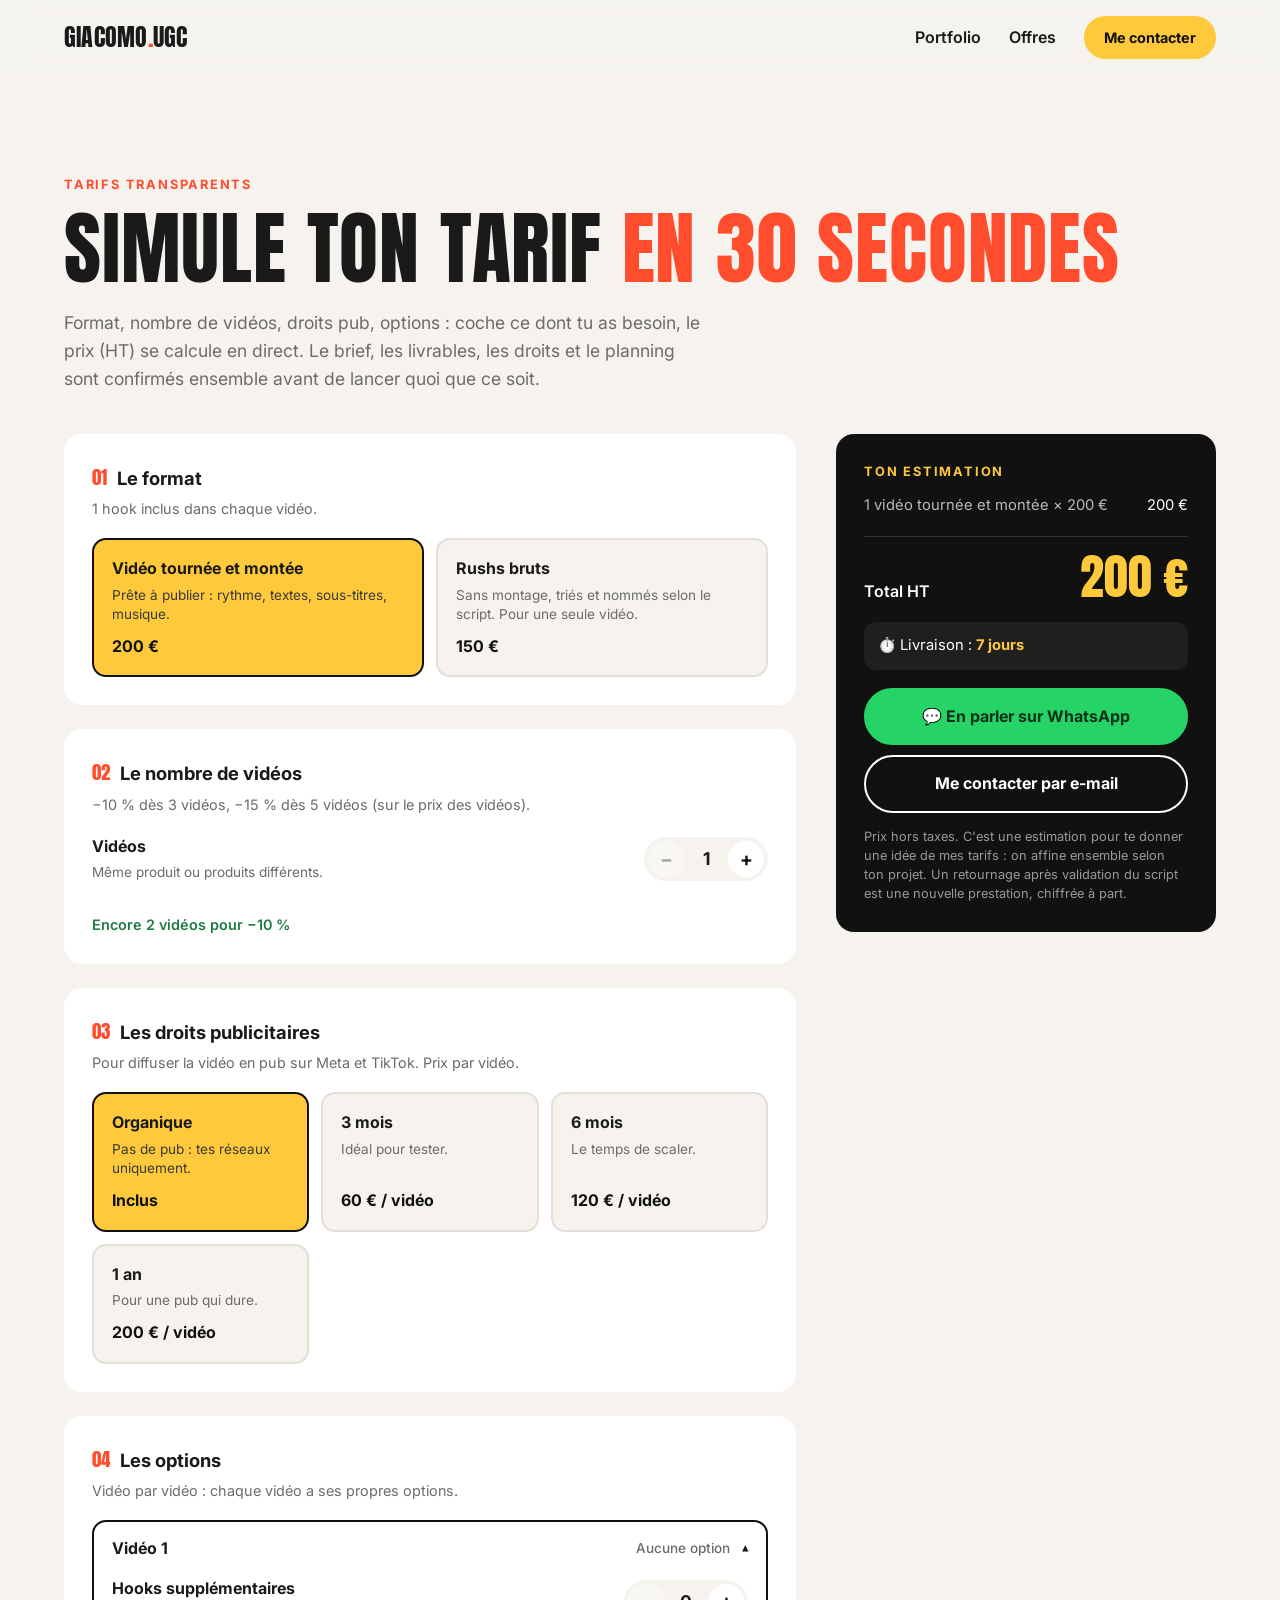
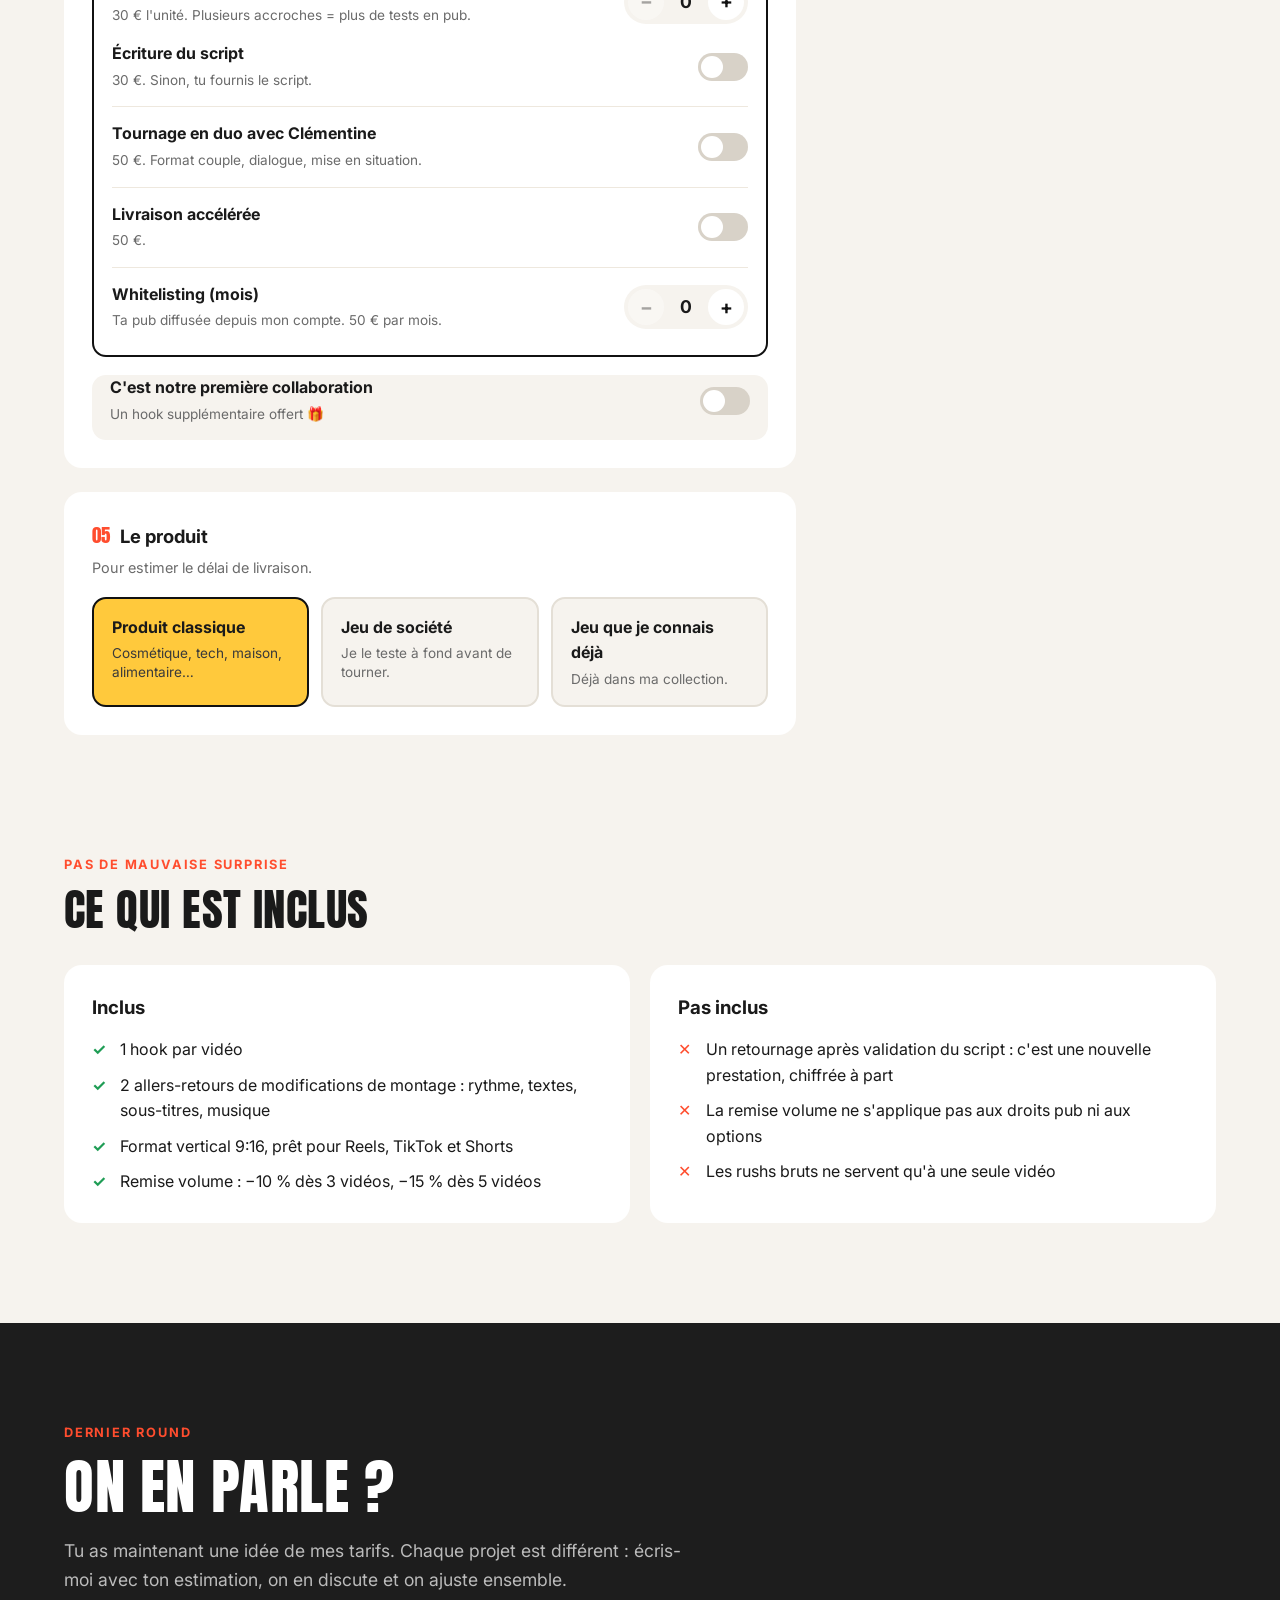
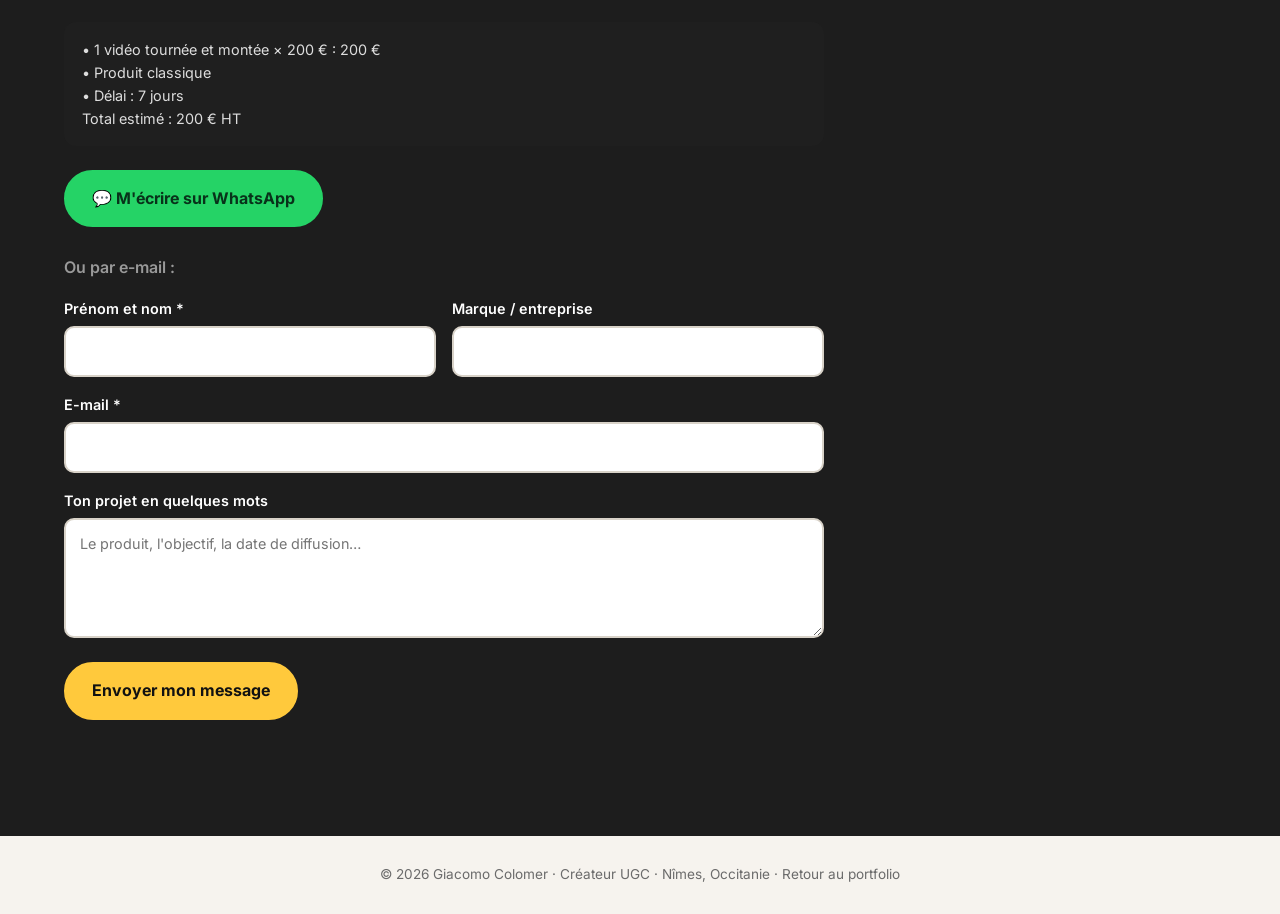
==== tarifs.html @ a9577d3b "Nouvelle page Offres : quiz « Choisis ton combat » + 5 parcours Co-Authored-By: Claude Opus 5.5 <nor" ====
<!doctype html>
<html lang="fr">
<head>
  <meta charset="utf-8">
  <meta name="viewport" content="width=device-width, initial-scale=1">
  <title>Tarifs vidéo UGC — Simuler mon tarif | Giacomo Colomer</title>
  <meta name="description" content="Combien coûte une vidéo UGC ? Simulez votre tarif en direct : vidéo montée ou rushs, droits publicitaires Meta et TikTok, hooks, script, duo, livraison accélérée. Créateur UGC à Nîmes.">
  <link rel="canonical" href="https://giacomo-ugc.fr/tarifs">
  <link rel="icon" href="favicon.svg" type="image/svg+xml">
  <meta property="og:type" content="website">
  <meta property="og:locale" content="fr_FR">
  <meta property="og:url" content="https://giacomo-ugc.fr/tarifs">
  <meta property="og:title" content="Simuler mon tarif — vidéo UGC | Giacomo Colomer">
  <meta property="og:description" content="Format, droits pub, options : simule le prix de tes vidéos UGC en direct.">
  <meta property="og:image" content="https://giacomo-ugc.fr/images/partage.jpg">
  <meta name="twitter:card" content="summary_large_image">
  <link rel="preconnect" href="https://fonts.googleapis.com">
  <link rel="preconnect" href="https://fonts.gstatic.com" crossorigin>
  <link href="https://fonts.googleapis.com/css2?family=Anton&family=Inter:wght@400;500;600;700&display=swap" rel="stylesheet">
  <link rel="stylesheet" href="style.css?v=20261028b">
  <style>
    /* ---------- Page tarifs ---------- */
    .tarifs-hero { padding-bottom: 40px; }
    .tarifs-hero h1 { font-size: clamp(2.6rem, 7vw, 5rem); margin-bottom: 20px; }
    .tarifs-hero h1 em { font-style: normal; color: var(--rouge); }
    .tarifs-hero p:not(.eyebrow) { max-width: 640px; font-size: 1.1rem; color: var(--doux); }

    .simu { display: grid; grid-template-columns: minmax(0, 1fr) 380px; gap: 40px; align-items: start; padding-top: 0; }
    .simu__etapes { display: flex; flex-direction: column; gap: 24px; }

    .etape { background: #fff; border-radius: var(--rayon); padding: 28px; border: 0; }
    .etape legend { float: left; width: 100%; padding: 0; margin-bottom: 18px; }
    .etape legend + * { clear: both; }
    .etape__num { display: inline-block; font-family: "Anton", Impact, sans-serif; color: var(--rouge); margin-right: 10px; font-size: 1.2rem; }
    .etape__titre { font-weight: 700; font-size: 1.15rem; }
    .etape__aide { display: block; color: var(--doux); font-size: .9rem; font-weight: 400; margin-top: 4px; }

    /* Choix sous forme de cartes cliquables */
    .choix { display: grid; grid-template-columns: repeat(auto-fit, minmax(170px, 1fr)); gap: 12px; }
    .choix label { position: relative; cursor: pointer; }
    .choix input { position: absolute; opacity: 0; pointer-events: none; }
    .choix__carte {
      display: flex; flex-direction: column; gap: 4px; height: 100%;
      padding: 16px 18px; border: 2px solid #e4dfd6; border-radius: 14px;
      background: var(--creme); transition: border-color .15s, background .15s, transform .15s;
    }
    .choix__carte b { font-size: 1rem; }
    .choix__carte small { color: var(--doux); font-size: .85rem; line-height: 1.4; }
    .choix__prix { font-weight: 700; color: var(--noir); margin-top: auto; padding-top: 6px; }
    .choix label:hover .choix__carte { border-color: #c9c1b4; }
    .choix input:checked + .choix__carte { border-color: var(--noir); background: var(--jaune); }
    .choix input:checked + .choix__carte small { color: #3a3a3a; }
    .choix input:focus-visible + .choix__carte { outline: 3px solid var(--rouge); outline-offset: 2px; }

    /* Compteurs + / − */
    .ligne { display: flex; align-items: center; justify-content: space-between; gap: 16px; padding: 14px 0; border-top: 1px solid #eee8de; }
    .ligne:first-of-type { border-top: 0; padding-top: 0; }
    .ligne__texte b { display: block; }
    .ligne__texte small { color: var(--doux); font-size: .85rem; }
    .compteur { display: inline-flex; align-items: center; gap: 4px; background: var(--creme); border-radius: 999px; padding: 4px; flex-shrink: 0; }
    .compteur button {
      width: 36px; height: 36px; border-radius: 50%; border: 0; cursor: pointer;
      background: #fff; font: 700 1.2rem/1 "Inter", sans-serif; color: var(--noir);
    }
    .compteur button:hover:not(:disabled) { background: var(--jaune); }
    .compteur button:disabled { opacity: .35; cursor: default; }
    .compteur button:focus-visible { outline: 3px solid var(--rouge); outline-offset: 1px; }
    .compteur output { min-width: 36px; text-align: center; font-weight: 700; font-size: 1.1rem; }
    .passerelle-offres { margin-top: 12px; padding: 12px 14px; border-radius: 12px; background: var(--jaune); font-size: .9rem; font-weight: 500; }
    .passerelle-offres a { font-weight: 700; text-decoration: underline; }
    .passerelle-offres[hidden] { display: none; }
    .remise-info { margin-top: 14px; font-size: .9rem; font-weight: 600; color: #1f7a44; min-height: 1.4em; }

    /* Interrupteurs */
    .bascule { display: flex; align-items: center; justify-content: space-between; gap: 16px; padding: 14px 0; border-top: 1px solid #eee8de; cursor: pointer; }
    .bascule:first-of-type { border-top: 0; padding-top: 0; }
    .bascule input { position: absolute; opacity: 0; pointer-events: none; }
    .bascule__piste { position: relative; width: 50px; height: 28px; border-radius: 999px; background: #d8d2c8; flex-shrink: 0; transition: background .15s; }
    .bascule__piste::after { content: ""; position: absolute; top: 3px; left: 3px; width: 22px; height: 22px; border-radius: 50%; background: #fff; transition: translate .15s; }
    .bascule input:checked ~ .bascule__piste { background: var(--noir); }
    .bascule input:checked ~ .bascule__piste::after { translate: 22px 0; background: var(--jaune); }
    .bascule input:focus-visible ~ .bascule__piste { outline: 3px solid var(--rouge); outline-offset: 2px; }

    /* Options vidéo par vidéo */
    .options-videos { display: flex; flex-direction: column; gap: 10px; }
    .opt-video { border: 2px solid #e4dfd6; border-radius: 14px; background: var(--creme); }
    .opt-video[open] { border-color: var(--noir); background: #fff; }
    .opt-video summary {
      display: flex; align-items: center; justify-content: space-between; gap: 12px;
      padding: 14px 18px; cursor: pointer; list-style: none; font-weight: 700;
    }
    .opt-video summary::-webkit-details-marker { display: none; }
    .opt-video summary::after { content: "▾"; font-size: .8em; transition: rotate .2s; }
    .opt-video[open] summary::after { rotate: 180deg; }
    .opt-video summary:focus-visible { outline: 3px solid var(--rouge); outline-offset: 2px; border-radius: 12px; }
    .opt-video__resume { margin-left: auto; font-weight: 500; font-size: .85rem; color: var(--doux); text-align: right; }
    .opt-video__corps { padding: 0 18px 8px; }
    .copier {
      margin-top: 12px; font: inherit; font-weight: 600; font-size: .9rem; cursor: pointer;
      background: none; border: 2px dashed #c9c1b4; border-radius: 12px; padding: 10px 14px; width: 100%; color: var(--texte);
    }
    .copier:hover { border-color: var(--noir); background: var(--creme); }
    .bascule--seule { margin-top: 18px; border-top: 0; padding: 14px 18px; background: var(--creme); border-radius: 14px; }

    /* Récapitulatif */
    .recap { position: sticky; top: 90px; background: var(--noir); color: #fff; border-radius: var(--rayon); padding: 28px; }
    .recap .eyebrow { color: var(--jaune); }
    .recap__lignes { list-style: none; display: flex; flex-direction: column; gap: 8px; font-size: .92rem; margin-bottom: 18px; }
    .recap__lignes li { display: flex; justify-content: space-between; gap: 12px; }
    .recap__lignes li span:first-child { color: #bbb; }
    .recap__lignes .moins span:last-child { color: #7ee2a8; }
    .recap__total { display: flex; justify-content: space-between; align-items: baseline; border-top: 1px solid #333; padding-top: 16px; }
    .recap__total span { font-weight: 600; }
    .recap__total strong { font-family: "Anton", Impact, sans-serif; font-weight: 400; font-size: 3rem; color: var(--jaune); line-height: 1; }
    .recap__par { text-align: right; color: #999; font-size: .85rem; margin-top: 4px; }
    .recap__delai { margin: 18px 0; padding: 12px 14px; border-radius: 12px; background: #1f1f1f; font-size: .92rem; }
    .recap__delai b { color: var(--jaune); }
    .recap .btn { width: 100%; text-align: center; cursor: pointer; font: inherit; font-weight: 700; }
    .recap__note { margin-top: 14px; font-size: .8rem; color: #999; line-height: 1.5; }

    /* Barre de total en bas d'écran sur mobile */
    .barre-total { display: none; }

    /* Inclus / non inclus */
    .inclus { display: grid; grid-template-columns: 1fr 1fr; gap: 20px; }
    .inclus article { background: #fff; border-radius: var(--rayon); padding: 28px; }
    .inclus h3 { margin-bottom: 14px; }
    .inclus ul { list-style: none; display: flex; flex-direction: column; gap: 10px; }
    .inclus li { padding-left: 28px; position: relative; }
    .inclus li::before { position: absolute; left: 0; }
    .inclus__oui li::before { content: "✓"; color: #1f9d55; font-weight: 700; }
    .inclus__non li::before { content: "✕"; color: var(--rouge); font-weight: 700; }
    .section h2.petit { font-size: clamp(1.8rem, 4vw, 2.8rem); margin-bottom: 32px; }

    /* Prise de contact */
    .devis .champs { max-width: 760px; }
    .devis__recap { max-width: 760px; background: #1f1f1f; color: #ddd; border-radius: 12px; padding: 16px 18px; margin-bottom: 24px; font-size: .9rem; white-space: pre-line; }
    .devis .champs label { color: #fff; }
    .devis .btn { cursor: pointer; font: inherit; font-weight: 700; }
    .devis .btn:disabled { opacity: .6; cursor: wait; }
    .devis .formulaire__statut.ok { color: #7ee2a8; }
    .devis__intro { color: #bbb; font-size: 1.1rem; max-width: 640px; margin: -28px 0 28px; }
    .devis__ou { color: #999; margin: 28px 0 16px; font-weight: 600; }
    .btn--wa { background: #25d366; border-color: #25d366; color: #08321a; }
    .recap .btn + .btn { margin-top: 10px; }
    .recap .btn--ghost { color: #fff; }
    [data-whatsapp][hidden] { display: none !important; }

    @media (max-width: 960px) {
      .simu { grid-template-columns: 1fr; }
      .recap { position: static; }
      .barre-total {
        display: flex; position: fixed; left: 12px; right: 12px; bottom: 12px; z-index: 20;
        align-items: center; justify-content: space-between; gap: 12px;
        background: var(--noir); color: #fff; border-radius: 999px; padding: 10px 10px 10px 22px;
        box-shadow: 0 10px 30px rgba(0,0,0,.25); transition: translate .2s, opacity .2s;
      }
      .barre-total strong { font-family: "Anton", Impact, sans-serif; font-weight: 400; font-size: 1.6rem; color: var(--jaune); }
      .barre-total.cachee { translate: 0 140%; opacity: 0; }
      .footer { padding-bottom: 90px; }
    }
    @media (max-width: 600px) {
      .etape, .recap, .inclus article { padding: 20px; }
      .inclus { grid-template-columns: 1fr; }
      .devis .champs { grid-template-columns: 1fr; }
    }
  </style>
</head>
<body>

  <header class="nav">
    <a href="./" class="nav__logo">GIACOMO<span>.</span>UGC</a>
    <nav class="nav__links">
      <a href="./#portfolio">Portfolio</a>
      <a href="offres">Offres</a>
      <a href="#devis" class="btn btn--small">Me contacter</a>
    </nav>
  </header>

  <main>
    <section class="section tarifs-hero">
      <p class="eyebrow">Tarifs transparents</p>
      <h1>Simule ton tarif <em>en 30&nbsp;secondes</em></h1>
      <p>Format, nombre de vidéos, droits pub, options : coche ce dont tu as besoin, le prix (HT) se calcule en direct.
        Le brief, les livrables, les droits et le planning sont confirmés ensemble avant de lancer quoi que ce soit.</p>
    </section>

    <!-- SIMULATEUR : tous les prix sont dans l'objet TARIFS du script en bas de page -->
    <section class="section simu" id="simulateur">
      <form class="simu__etapes" id="simu" onsubmit="return false">

        <fieldset class="etape">
          <legend><span class="etape__num">01</span><span class="etape__titre">Le format</span>
            <span class="etape__aide">1 hook inclus dans chaque vidéo.</span></legend>
          <div class="choix">
            <label><input type="radio" name="format" value="montee" checked>
              <span class="choix__carte"><b>Vidéo tournée et montée</b><small>Prête à publier : rythme, textes, sous-titres, musique.</small><span class="choix__prix" data-prix="video.montee"></span></span></label>
            <label><input type="radio" name="format" value="rushs">
              <span class="choix__carte"><b>Rushs bruts</b><small>Sans montage, triés et nommés selon le script. Pour une seule vidéo.</small><span class="choix__prix" data-prix="video.rushs"></span></span></label>
          </div>
        </fieldset>

        <fieldset class="etape">
          <legend><span class="etape__num">02</span><span class="etape__titre">Le nombre de vidéos</span>
            <span class="etape__aide">−10 % dès 3 vidéos, −15 % dès 5 vidéos (sur le prix des vidéos).</span></legend>
          <div class="ligne">
            <span class="ligne__texte"><b>Vidéos</b><small>Même produit ou produits différents.</small></span>
            <span class="compteur" data-champ="videos" data-min="1" data-max="20"><button type="button" data-pas="-1" aria-label="Une vidéo de moins">−</button><output>1</output><button type="button" data-pas="1" aria-label="Une vidéo de plus">+</button></span>
          </div>
          <p class="remise-info" id="remise-info" aria-live="polite"></p>
          <p class="passerelle-offres" id="passerelle-offres" hidden>🥊 Tu pars sur du volume ? Un parcours complet (égérie, bibliothèque créative, stratégie…) peut être plus rentable. <a href="offres">Trouver mon parcours →</a></p>
        </fieldset>

        <fieldset class="etape">
          <legend><span class="etape__num">03</span><span class="etape__titre">Les droits publicitaires</span>
            <span class="etape__aide">Pour diffuser la vidéo en pub sur Meta et TikTok. Prix par vidéo.</span></legend>
          <div class="choix">
            <label><input type="radio" name="droits" value="0" checked>
              <span class="choix__carte"><b>Organique</b><small>Pas de pub : tes réseaux uniquement.</small><span class="choix__prix">Inclus</span></span></label>
            <label><input type="radio" name="droits" value="3">
              <span class="choix__carte"><b>3 mois</b><small>Idéal pour tester.</small><span class="choix__prix" data-prix="droits.3" data-suffixe=" / vidéo"></span></span></label>
            <label><input type="radio" name="droits" value="6">
              <span class="choix__carte"><b>6 mois</b><small>Le temps de scaler.</small><span class="choix__prix" data-prix="droits.6" data-suffixe=" / vidéo"></span></span></label>
            <label><input type="radio" name="droits" value="12">
              <span class="choix__carte"><b>1 an</b><small>Pour une pub qui dure.</small><span class="choix__prix" data-prix="droits.12" data-suffixe=" / vidéo"></span></span></label>
          </div>
        </fieldset>

        <fieldset class="etape">
          <legend><span class="etape__num">04</span><span class="etape__titre">Les options</span>
            <span class="etape__aide">Vidéo par vidéo : chaque vidéo a ses propres options.</span></legend>
          <!-- Un panneau par vidéo, généré par le script (fonction rendreOptions) -->
          <div class="options-videos" id="options-videos"></div>
          <button type="button" class="copier" id="copier" hidden>↧ Appliquer les options de la vidéo 1 à toutes les vidéos</button>
          <label class="bascule bascule--seule"><span class="ligne__texte"><b>C'est notre première collaboration</b><small>Un hook supplémentaire offert 🎁</small></span>
            <input type="checkbox" name="premiere"><span class="bascule__piste"></span></label>
        </fieldset>

        <fieldset class="etape">
          <legend><span class="etape__num">05</span><span class="etape__titre">Le produit</span>
            <span class="etape__aide">Pour estimer le délai de livraison.</span></legend>
          <div class="choix">
            <label><input type="radio" name="produit" value="classique" checked>
              <span class="choix__carte"><b>Produit classique</b><small>Cosmétique, tech, maison, alimentaire…</small></span></label>
            <label><input type="radio" name="produit" value="jeu">
              <span class="choix__carte"><b>Jeu de société</b><small>Je le teste à fond avant de tourner.</small></span></label>
            <label><input type="radio" name="produit" value="jeu-connu">
              <span class="choix__carte"><b>Jeu que je connais déjà</b><small>Déjà dans ma collection.</small></span></label>
          </div>
        </fieldset>
      </form>

      <aside class="recap" aria-labelledby="recap-titre">
        <p class="eyebrow" id="recap-titre">Ton estimation</p>
        <ul class="recap__lignes" id="recap-lignes"></ul>
        <div class="recap__total"><span>Total HT</span><strong id="total">0 €</strong></div>
        <p class="recap__par" id="par-video"></p>
        <p class="recap__delai" id="delai"></p>
        <a href="#" class="btn btn--wa" data-whatsapp target="_blank" rel="noopener">💬 En parler sur WhatsApp</a>
        <a href="#devis" class="btn btn--ghost">Me contacter par e-mail</a>
        <p class="recap__note">Prix hors taxes. C'est une estimation pour te donner une idée de mes tarifs : on affine ensemble selon ton projet. Un retournage après validation du script est une nouvelle prestation, chiffrée à part.</p>
      </aside>
    </section>

    <!-- INCLUS / NON INCLUS -->
    <section class="section" style="padding-top: 20px;">
      <p class="eyebrow">Pas de mauvaise surprise</p>
      <h2 class="petit">Ce qui est inclus</h2>
      <div class="inclus">
        <article class="inclus__oui">
          <h3>Inclus</h3>
          <ul>
            <li>1 hook par vidéo</li>
            <li>2 allers-retours de modifications de montage : rythme, textes, sous-titres, musique</li>
            <li>Format vertical 9:16, prêt pour Reels, TikTok et Shorts</li>
            <li>Remise volume : −10 % dès 3 vidéos, −15 % dès 5 vidéos</li>
          </ul>
        </article>
        <article class="inclus__non">
          <h3>Pas inclus</h3>
          <ul>
            <li>Un retournage après validation du script : c'est une nouvelle prestation, chiffrée à part</li>
            <li>La remise volume ne s'applique pas aux droits pub ni aux options</li>
            <li>Les rushs bruts ne servent qu'à une seule vidéo</li>
          </ul>
        </article>
      </div>
    </section>

    <!-- PRISE DE CONTACT : WhatsApp ou e-mail (FormSubmit, comme le formulaire de l'accueil) -->
    <section class="section section--dark devis" id="devis">
      <p class="eyebrow">Dernier round</p>
      <h2>On en parle&nbsp;?</h2>
      <p class="devis__intro">Tu as maintenant une idée de mes tarifs. Chaque projet est différent : écris-moi avec ton estimation, on en discute et on ajuste ensemble.</p>
      <p class="devis__recap" id="devis-recap"></p>
      <a href="#" class="btn btn--wa" data-whatsapp target="_blank" rel="noopener">💬 M'écrire sur WhatsApp</a>
      <p class="devis__ou" data-whatsapp>Ou par e-mail :</p>
      <form id="form-devis" action="https://formsubmit.co/giacomo.ugc@gmail.com" method="POST">
        <input type="hidden" name="_subject" value="Prise de contact depuis le simulateur de tarifs UGC">
        <input type="hidden" name="_template" value="table">
        <input type="text" name="_honey" class="piege" tabindex="-1" autocomplete="off" aria-hidden="true">
        <input type="hidden" name="_blacklist" value="casino, viagra, cialis, backlinks, seo services, porn, betting, bit.ly">
        <input type="hidden" name="Simulation">
        <input type="hidden" name="Total estimé">
        <div class="champs">
          <label>Prénom et nom *
            <input type="text" name="Nom" required maxlength="80" autocomplete="name">
          </label>
          <label>Marque / entreprise
            <input type="text" name="Marque" maxlength="80" autocomplete="organization">
          </label>
          <label class="champs__large">E-mail *
            <input type="email" name="email" required maxlength="120" autocomplete="email">
          </label>
          <label class="champs__large">Ton projet en quelques mots
            <textarea name="Message" rows="4" maxlength="3000" placeholder="Le produit, l'objectif, la date de diffusion…"></textarea>
          </label>
        </div>
        <button type="submit" class="btn">Envoyer mon message</button>
        <p class="formulaire__statut" role="status"></p>
      </form>
    </section>
  </main>

  <div class="barre-total" id="barre-total">
    <span>Total HT <strong id="total-mobile">0 €</strong></span>
    <a href="#devis" class="btn btn--small">En parler</a>
  </div>

  <footer class="footer">
    <p>© 2026 Giacomo Colomer · Créateur UGC · Nîmes, Occitanie · <a href="./">Retour au portfolio</a></p>
  </footer>

  <script>
    // ===== TARIFS : modifier les prix ici uniquement =====
    const TARIFS = {
      video: { montee: 200, rushs: 150 },
      remises: [ { des: 5, taux: 0.15 }, { des: 3, taux: 0.10 } ], // sur le prix des vidéos uniquement
      droits: { 0: 0, 3: 60, 6: 120, 12: 200 },                     // par vidéo, jamais remisés
      hook: 30, script: 30, duo: 50, express: 50, whitelisting: 50,  // par vidéo (whitelisting : par mois)
      delais: {
        classique:   { normal: '7 jours',                               express: '2 jours ouvrés' },
        jeu:         { normal: '2 semaines après réception du jeu',     express: '4 jours ouvrés' },
        'jeu-connu': { normal: '1 semaine',                             express: '2 jours ouvrés' },
      },
    };

    // Numéro WhatsApp au format international, sans + ni espaces (ex. 33612345678). Vide = boutons WhatsApp masqués.
    const WHATSAPP = '33667972798';
    document.querySelectorAll('[data-whatsapp]').forEach((el) => { el.hidden = !WHATSAPP; });

    const euros = (n) => n.toLocaleString('fr-FR', { maximumFractionDigits: 2 }) + ' €';
    const form = document.getElementById('simu');
    const etat = { videos: 1 };
    // Options de chaque vidéo (une entrée par vidéo)
    const optionsVide = () => ({ hooks: 0, script: false, duo: false, express: false, whitelisting: 0 });
    const opts = [optionsVide()];
    const LIMITES = { videos: [1, 20], hooks: [0, 5], whitelisting: [0, 12] };
    const pluriel = (n, mot, s = 's') => `${n} ${mot}${n > 1 ? s : ''}`;

    // Affiche les prix écrits dans TARIFS à côté de chaque choix
    const affichePrix = (racine) => racine.querySelectorAll('[data-prix]').forEach((el) => {
      const prix = el.dataset.prix.split('.').reduce((o, k) => o[k], TARIFS);
      el.textContent = euros(prix) + (el.dataset.suffixe || '');
    });
    affichePrix(document);

    // Compteur + / − : data-champ = la valeur, data-v = numéro de la vidéo (absent pour le nombre de vidéos)
    const compteur = (champ, v, aide) => `
      <span class="compteur" data-champ="${champ}"${v === undefined ? '' : ` data-v="${v}"`}>
        <button type="button" data-pas="-1" aria-label="${aide} : moins">−</button><output></output><button type="button" data-pas="1" aria-label="${aide} : plus">+</button>
      </span>`;
    const valeur = (c) => c.dataset.v === undefined ? etat[c.dataset.champ] : opts[c.dataset.v][c.dataset.champ];
    const majCompteurs = () => document.querySelectorAll('.compteur').forEach((c) => {
      const [min, max] = LIMITES[c.dataset.champ];
      const val = valeur(c);
      c.querySelector('output').textContent = val;
      c.querySelector('[data-pas="-1"]').disabled = val <= min;
      c.querySelector('[data-pas="1"]').disabled = val >= max;
    });

    // Un panneau d'options par vidéo
    const zoneOptions = document.getElementById('options-videos');
    function rendreOptions() {
      const ouverts = [...zoneOptions.querySelectorAll('details')].map((d) => d.open);
      zoneOptions.innerHTML = opts.map((o, v) => `
        <details class="opt-video" ${(ouverts[v] ?? (v === 0 || v >= ouverts.length)) ? 'open' : ''}>
          <summary>Vidéo ${v + 1}<span class="opt-video__resume" data-resume="${v}"></span></summary>
          <div class="opt-video__corps">
            <div class="ligne">
              <span class="ligne__texte"><b>Hooks supplémentaires</b><small><span data-prix="hook"></span> l'unité. Plusieurs accroches = plus de tests en pub.</small></span>
              ${compteur('hooks', v, `Hooks supplémentaires de la vidéo ${v + 1}`)}
            </div>
            <label class="bascule"><span class="ligne__texte"><b>Écriture du script</b><small><span data-prix="script"></span>. Sinon, tu fournis le script.</small></span>
              <input type="checkbox" data-v="${v}" data-opt="script" ${o.script ? 'checked' : ''}><span class="bascule__piste"></span></label>
            <label class="bascule"><span class="ligne__texte"><b>Tournage en duo avec Clémentine</b><small><span data-prix="duo"></span>. Format couple, dialogue, mise en situation.</small></span>
              <input type="checkbox" data-v="${v}" data-opt="duo" ${o.duo ? 'checked' : ''}><span class="bascule__piste"></span></label>
            <label class="bascule"><span class="ligne__texte"><b>Livraison accélérée</b><small><span data-prix="express"></span>.</small></span>
              <input type="checkbox" data-v="${v}" data-opt="express" ${o.express ? 'checked' : ''}><span class="bascule__piste"></span></label>
            <div class="ligne">
              <span class="ligne__texte"><b>Whitelisting (mois)</b><small>Ta pub diffusée depuis mon compte. <span data-prix="whitelisting"></span> par mois.</small></span>
              ${compteur('whitelisting', v, `Mois de whitelisting de la vidéo ${v + 1}`)}
            </div>
          </div>
        </details>`).join('');
      affichePrix(zoneOptions);
      document.getElementById('copier').hidden = opts.length < 2;
    }

    // Clics sur les + / −
    form.addEventListener('click', (e) => {
      const bouton = e.target.closest('[data-pas]');
      if (!bouton) return;
      const c = bouton.closest('.compteur');
      const [min, max] = LIMITES[c.dataset.champ];
      const nouvelle = Math.min(max, Math.max(min, valeur(c) + +bouton.dataset.pas));
      if (c.dataset.v === undefined) {
        etat[c.dataset.champ] = nouvelle;
        while (opts.length < nouvelle) opts.push(optionsVide());
        opts.length = nouvelle;
        rendreOptions();
      } else {
        opts[c.dataset.v][c.dataset.champ] = nouvelle;
      }
      calcule();
    });

    // Interrupteurs d'une vidéo
    form.addEventListener('change', (e) => {
      if (e.target.dataset.opt) opts[e.target.dataset.v][e.target.dataset.opt] = e.target.checked;
    });

    document.getElementById('copier').addEventListener('click', () => {
      for (let v = 1; v < opts.length; v++) opts[v] = { ...opts[0] };
      rendreOptions(); calcule();
    });

    // Liste lisible des options d'une vidéo
    const resumeOptions = (o) => [
      o.hooks ? pluriel(o.hooks, 'hook') + ' en plus' : '',
      o.script ? 'script' : '',
      o.duo ? 'duo' : '',
      o.express ? 'livraison accélérée' : '',
      o.whitelisting ? `whitelisting ${o.whitelisting} mois` : '',
    ].filter(Boolean);
    const prixOptions = (o) => o.hooks * TARIFS.hook + o.script * TARIFS.script + o.duo * TARIFS.duo
      + o.express * TARIFS.express + o.whitelisting * TARIFS.whitelisting;

    function calcule() {
      const d = new FormData(form);
      const n = etat.videos;
      const format = d.get('format');
      const droits = +d.get('droits');
      const produit = d.get('produit');

      const lignes = [];
      const ajoute = (libelle, montant) => { if (montant) lignes.push({ libelle, montant }); };

      const prixVideo = TARIFS.video[format];
      const base = prixVideo * n;
      ajoute(`${n} ${format === 'montee' ? 'vidéo' : 'lot'}${n > 1 ? 's' : ''} ${format === 'montee' ? 'tournée' + (n > 1 ? 's' : '') + ' et montée' + (n > 1 ? 's' : '') : 'de rushs bruts'} × ${euros(prixVideo)}`, base);

      const remise = TARIFS.remises.find((r) => n >= r.des);
      if (remise) ajoute(`Remise pack −${remise.taux * 100} %`, -Math.round(base * remise.taux * 100) / 100);

      if (droits) ajoute(`Droits pub ${droits === 12 ? '1 an' : droits + ' mois'} × ${n}`, TARIFS.droits[droits] * n);

      // Options : additionnées sur toutes les vidéos
      const somme = (cle) => opts.reduce((s, o) => s + +o[cle], 0);
      const hooks = somme('hooks'), scripts = somme('script'), duos = somme('duo'), express = somme('express'), wl = somme('whitelisting');
      ajoute(`${pluriel(hooks, 'hook')} en plus`, TARIFS.hook * hooks);
      if (d.has('premiere') && hooks) ajoute('Hook offert (1re collaboration)', -TARIFS.hook);
      ajoute(`Écriture du script × ${scripts}`, TARIFS.script * scripts);
      ajoute(`Duo avec Clémentine × ${duos}`, TARIFS.duo * duos);
      ajoute(`Livraison accélérée × ${express}`, TARIFS.express * express);
      ajoute(`Whitelisting (${wl} mois au total)`, TARIFS.whitelisting * wl);

      // Résumé affiché sur chaque panneau vidéo
      opts.forEach((o, v) => {
        const el = zoneOptions.querySelector(`[data-resume="${v}"]`);
        const liste = resumeOptions(o);
        el.textContent = liste.length ? `${liste.join(' · ')} · +${euros(prixOptions(o))}` : 'Aucune option';
      });
      majCompteurs();

      const total = lignes.reduce((s, l) => s + l.montant, 0);

      document.getElementById('recap-lignes').innerHTML = lignes.map((l) =>
        `<li class="${l.montant < 0 ? 'moins' : ''}"><span>${l.libelle}</span><span>${l.montant < 0 ? '−' + euros(-l.montant) : euros(l.montant)}</span></li>`).join('');
      document.getElementById('total').textContent = euros(total);
      document.getElementById('total-mobile').textContent = euros(total);
      document.getElementById('par-video').textContent = n > 1 ? `soit ${euros(Math.round(total / n * 100) / 100)} par vidéo` : '';

      const delais = TARIFS.delais[produit];
      const delai = express === 0 ? delais.normal
        : express === n ? delais.express
        : `${delais.normal} (${delais.express} pour ${express > 1 ? 'les vidéos' : 'la vidéo'} en livraison accélérée)`;
      document.getElementById('delai').innerHTML = `⏱️ Livraison : <b>${delai}</b>`;

      document.getElementById('passerelle-offres').hidden = n < 5;

      // Message d'encouragement sur la remise
      const info = document.getElementById('remise-info');
      const prochaine = [...TARIFS.remises].reverse().find((r) => n < r.des);
      info.textContent = remise
        ? `✓ Remise de ${remise.taux * 100} % appliquée` + (prochaine ? ` · encore ${prochaine.des - n} vidéo${prochaine.des - n > 1 ? 's' : ''} pour −${prochaine.taux * 100} %` : '')
        : prochaine ? `Encore ${prochaine.des - n} vidéo${prochaine.des - n > 1 ? 's' : ''} pour −${prochaine.taux * 100} %` : '';

      // Récap texte de l'estimation (envoyé dans l'e-mail et le message WhatsApp)
      const options = [
        produit === 'classique' ? 'Produit classique' : produit === 'jeu' ? 'Jeu de société' : 'Jeu de société déjà connu',
        d.has('premiere') ? 'Première collaboration' : '',
      ].filter(Boolean);
      // Détail des options vidéo par vidéo (seulement s'il y en a)
      const detail = opts.some((o) => resumeOptions(o).length)
        ? ['', 'Détail des options :', ...opts.map((o, v) => `Vidéo ${v + 1} : ${resumeOptions(o).join(', ') || 'aucune option'}`), '']
        : [];
      const texte = lignes.map((l) => `• ${l.libelle} : ${l.montant < 0 ? '−' + euros(-l.montant) : euros(l.montant)}`)
        .concat(options.map((o) => `• ${o}`), `• Délai : ${delai}`, detail, `Total estimé : ${euros(total)} HT`).flat().join('\n');
      document.getElementById('devis-recap').textContent = texte;
      formDevis.elements['Simulation'].value = texte;
      formDevis.elements['Total estimé'].value = euros(total) + ' HT';
      const messageWa = "Salut Giacomo ! J'ai fait une simulation sur ton site :\n\n" + texte + "\n\nOn peut en parler ?";
      document.querySelectorAll('a[data-whatsapp]').forEach((a) => { a.href = 'https://wa.me/' + WHATSAPP + '?text=' + encodeURIComponent(messageWa); });
    }

    const formDevis = document.getElementById('form-devis');
    form.addEventListener('change', calcule);
    rendreOptions();
    calcule();

    // Mobile : la barre de total se cache quand le récap ou le formulaire est visible
    const barre = document.getElementById('barre-total');
    const visibles = new Set();
    const obs = new IntersectionObserver((entrees) => {
      entrees.forEach((e) => e.isIntersecting ? visibles.add(e.target) : visibles.delete(e.target));
      barre.classList.toggle('cachee', visibles.size > 0);
    });
    obs.observe(document.querySelector('.recap'));
    obs.observe(document.getElementById('devis'));
    obs.observe(document.querySelector('.tarifs-hero'));

    // Envoi du message (mêmes protections anti-spam que le formulaire de l'accueil)
    const ouvertLe = Date.now();
    const statut = formDevis.querySelector('.formulaire__statut');
    formDevis.addEventListener('submit', async (e) => {
      e.preventDefault();
      const bouton = formDevis.querySelector('button[type="submit"]');
      statut.className = 'formulaire__statut';
      const merci = "Merci, ton message est bien parti ! Je te réponds très vite pour qu'on en parle 🫡";
      if (formDevis.elements._honey.value !== '' || Date.now() - ouvertLe < 4000) {
        formDevis.reset(); calcule(); statut.classList.add('ok'); statut.textContent = merci; return;
      }
      if ((formDevis.elements.Message.value.match(/https?:\/\/|www\./gi) || []).length > 3) {
        statut.classList.add('erreur'); statut.textContent = 'Trop de liens dans le message : garde les 3 plus importants 🙏'; return;
      }
      let dernierEnvoi = 0;
      try { dernierEnvoi = Number(localStorage.getItem('dernierEnvoi')) || 0; } catch {}
      if (Date.now() - dernierEnvoi < 60000) {
        statut.classList.add('erreur'); statut.textContent = "Ton message vient de partir, attends une minute avant d'en renvoyer un."; return;
      }
      bouton.disabled = true;
      statut.textContent = 'Envoi en cours…';
      try {
        const reponse = await fetch(formDevis.action.replace('formsubmit.co/', 'formsubmit.co/ajax/'), {
          method: 'POST', headers: { 'Accept': 'application/json' }, body: new FormData(formDevis),
        });
        if (!reponse.ok) throw new Error();
        try { localStorage.setItem('dernierEnvoi', Date.now()); } catch {}
        formDevis.reset(); calcule();
        statut.classList.add('ok'); statut.textContent = merci;
      } catch {
        statut.classList.add('erreur');
        statut.textContent = "Oups, l'envoi n'a pas marché. Écris-moi directement à giacomo.ugc@gmail.com";
      }
      bouton.disabled = false;
    });
  </script>
</body>
</html>
---- style.css ----
:root {
  --noir: #111111;
  --gris: #1d1d1d;
  --texte: #1a1a1a;
  --doux: #6b6b6b;
  --creme: #f6f3ee;
  --jaune: #ffc93c;
  --rouge: #ff4d2e;
  --rayon: 18px;
}

* { box-sizing: border-box; margin: 0; padding: 0; }

html { scroll-behavior: smooth; }

body {
  font-family: "Inter", system-ui, sans-serif;
  background: var(--creme);
  color: var(--texte);
  line-height: 1.6;
}

h1, h2, .nav__logo, .stat strong, .card__num {
  font-family: "Anton", Impact, sans-serif;
  font-weight: 400;
  text-transform: uppercase;
  letter-spacing: 0.01em;
  line-height: 1.02;
}

a { color: inherit; text-decoration: none; }

/* ---------- Boutons ---------- */
.btn {
  display: inline-block;
  background: var(--jaune);
  color: var(--noir);
  font-weight: 700;
  padding: 14px 26px;
  border-radius: 999px;
  border: 2px solid var(--jaune);
  transition: transform .15s, background .15s;
}
.btn:hover { transform: translateY(-2px); }
.btn--ghost { background: transparent; color: inherit; border-color: currentColor; }
.btn--small { padding: 8px 18px; font-size: .9rem; }

.eyebrow {
  font-size: .8rem;
  font-weight: 700;
  letter-spacing: .14em;
  text-transform: uppercase;
  color: var(--rouge);
  margin-bottom: 12px;
}

/* ---------- Navigation ---------- */
.nav {
  position: sticky; top: 0; z-index: 10;
  display: flex; justify-content: space-between; align-items: center;
  padding: 16px max(5vw, calc((100% - 1180px) / 2));
  background: rgba(246, 243, 238, .9);
  backdrop-filter: blur(8px);
}
.nav__logo { font-size: 1.5rem; }
.nav__logo span { color: var(--rouge); }
.nav__links { display: flex; gap: 28px; align-items: center; font-weight: 600; }

/* Menu déroulant « Univers » */
.nav__univers { position: relative; }
.nav__univers-bouton { font: inherit; color: inherit; background: none; border: 0; cursor: pointer; padding: 0; }
.nav__univers-bouton span { display: inline-block; font-size: .8em; transition: rotate .2s; }
.nav__univers-bouton[aria-expanded="true"] span { rotate: 180deg; }
.nav__univers-bouton:focus-visible { outline: 3px solid var(--jaune); outline-offset: 4px; border-radius: 4px; }
.nav__menu {
  position: absolute; top: calc(100% + 14px); left: 50%; translate: -50% 0;
  min-width: 230px;
  list-style: none;
  background: var(--noir);
  border-radius: 14px;
  padding: 8px;
  box-shadow: 0 16px 40px rgba(0,0,0,.25);
  animation: menuOuvre .18s ease;
}
.nav__menu a { display: block; color: #fff; padding: 9px 14px; border-radius: 8px; white-space: nowrap; }
.nav__menu a:hover, .nav__menu a:focus-visible { background: var(--jaune); color: var(--noir); outline: none; }
.nav__menu .filtre__nb { font-size: .8rem; opacity: .6; }
@keyframes menuOuvre { from { opacity: 0; translate: -50% -6px; } }
.filtres { scroll-margin-top: 100px; }

/* ---------- Hero ---------- */
.hero {
  display: grid;
  grid-template-columns: 1.2fr 1fr;
  gap: 48px;
  align-items: center;
  padding: 60px max(5vw, calc((100% - 1180px) / 2)) 80px;
}
.hero h1 { font-size: clamp(3rem, 8vw, 6.5rem); }
.hero h1 em { font-style: normal; color: var(--rouge); }
.hero__lead { font-size: 1.15rem; color: var(--doux); max-width: 34em; margin: 24px 0 32px; }
.hero__cta { display: flex; gap: 14px; flex-wrap: wrap; }
.hero__dispo { margin-top: 28px; font-weight: 600; font-size: .95rem; display: flex; align-items: center; gap: 10px; }
.dot { width: 10px; height: 10px; border-radius: 50%; background: #2ecc71; box-shadow: 0 0 0 4px rgba(46,204,113,.25); }

.hero__visual { position: relative; display: flex; justify-content: center; }
.phone {
  width: min(320px, 80%);
  aspect-ratio: 9 / 16;
  background: var(--noir);
  border-radius: 36px;
  padding: 10px;
  transform: rotate(3deg);
  box-shadow: 0 30px 60px rgba(0,0,0,.25);
  position: relative;
  transition: transform .4s ease;
}
/* Pendant la lecture, le téléphone se redresse pour une vidéo bien droite */
.phone.en-lecture { transform: rotate(0); }
.phone iframe.phone__video { position: absolute; inset: 10px; width: calc(100% - 20px); height: calc(100% - 20px); }
/* Les stickers s'effacent pour ne pas cacher les commandes du lecteur */
.sticker { transition: opacity .3s; }
.hero__visual:has(.en-lecture) .sticker { opacity: 0; pointer-events: none; }
.phone__lecture {
  position: absolute; left: 50%; bottom: 32px;
  translate: -50% 0;
  display: flex; align-items: center; gap: 10px;
  padding: 14px 22px 14px 18px;
  border-radius: 999px; border: none;
  background: var(--jaune); color: var(--noir);
  font: inherit; font-weight: 700; white-space: nowrap;
  cursor: pointer;
  box-shadow: 0 8px 20px rgba(0,0,0,.3);
  transition: transform .2s;
  animation: pulse 2.4s ease-in-out infinite;
}
.phone__lecture:hover { transform: scale(1.06); }
.phone__lecture:focus-visible { outline: 3px solid #fff; outline-offset: 3px; }
.phone__lecture svg { width: 18px; height: 18px; fill: currentColor; }
@keyframes pulse {
  0%, 100% { box-shadow: 0 8px 20px rgba(0,0,0,.3), 0 0 0 0 rgba(255,201,60,.6); }
  50%      { box-shadow: 0 8px 20px rgba(0,0,0,.3), 0 0 0 12px rgba(255,201,60,0); }
}
@media (prefers-reduced-motion: reduce) { .phone__lecture { animation: none; } }
.phone__video {
  display: block;
  width: 100%; height: 100%;
  object-fit: cover;
  border: 0;
  border-radius: 28px;
}
.sticker {
  position: absolute;
  background: #fff;
  padding: 10px 16px;
  border-radius: 999px;
  font-weight: 700;
  box-shadow: 0 10px 25px rgba(0,0,0,.12);
  white-space: nowrap;
}
.sticker--1 { top: 12%; left: 0; transform: rotate(-6deg); }
.sticker--2 { bottom: 27%; right: 0; transform: rotate(4deg); background: var(--jaune); }
.sticker--3 { top: 3%; right: -2%; transform: rotate(5deg); background: var(--noir); color: #fff; }
.sticker--4 { top: 40%; left: -2%; transform: rotate(-3deg); background: var(--jaune); }
.sticker--5 { bottom: 20%; left: 0; transform: rotate(-4deg); }

/* Les stickers « poppent » un par un à l'arrivée, puis flottent doucement */
.sticker { animation: stickerPop .5s cubic-bezier(.34, 1.56, .64, 1) both, stickerFlotte 4s ease-in-out infinite; }
.sticker--1 { animation-delay: .3s, 1s; }
.sticker--3 { animation-delay: .5s, 1.6s; }
.sticker--4 { animation-delay: .7s, 2.2s; }
.sticker--2 { animation-delay: .9s, 1.3s; }
.sticker--5 { animation-delay: 1.1s, 1.9s; }
@keyframes stickerPop {
  from { opacity: 0; scale: .4; }
  to   { opacity: 1; scale: 1; }
}
@keyframes stickerFlotte {
  0%, 100% { translate: 0 0; }
  50%      { translate: 0 -6px; }
}
@media (prefers-reduced-motion: reduce) { .sticker { animation: none; } }

/* ---------- Marques ---------- */
.brands {
  background: var(--noir);
  color: #fff;
  padding: 80px max(5vw, calc((100% - 1180px) / 2));
  text-align: center;
  overflow: hidden;
}
.brands .eyebrow { color: var(--jaune); margin-bottom: 48px; }
/* Défilement en boucle de droite à gauche (les logos sont dupliqués en JS) */
.brands__defile {
  margin-inline: calc(-1 * max(5vw, (100vw - 1180px) / 2));
  overflow: hidden;
  -webkit-mask-image: linear-gradient(90deg, transparent, #000 8%, #000 92%, transparent);
          mask-image: linear-gradient(90deg, transparent, #000 8%, #000 92%, transparent);
}
.brands__grid {
  display: flex;
  width: max-content;
  align-items: center;
  padding: 12px 0;
  animation: defile var(--duree, 80s) linear infinite;
}
@keyframes defile { to { transform: translateX(-50%); } }
.brand-chip {
  background: #fff;
  border-radius: 16px;
  padding: 0 24px;
  display: flex;
  align-items: center;
  justify-content: center;
  width: 210px;
  height: 96px;
  flex-shrink: 0;
  margin-right: 20px; /* marge plutôt que gap : la boucle tombe pile à -50 % */
  transition: box-shadow .2s, transform .2s;
}
/* Taille réelle calculée en JS selon les proportions du logo (même poids visuel pour tous) */
.brand-chip img {
  max-width: 100%;
  max-height: 44px;
  object-fit: contain;
  display: block;
}
.brand-chip:hover {
  transform: translateY(-4px);
  box-shadow: 0 16px 40px rgba(0,0,0,.35);
}

/* Sans animation (réglage d'accessibilité) : grille fixe, sans les copies */
@media (prefers-reduced-motion: reduce) {
  .brands__defile { margin-inline: 0; -webkit-mask-image: none; mask-image: none; }
  .brands__grid { animation: none; width: auto; flex-wrap: wrap; justify-content: center; gap: 20px; }
  .brands__grid .brand-chip { margin-right: 0; }
  .brands__grid [aria-hidden] { display: none; }
}

/* ---------- Sections ---------- */
.section { padding: 100px max(5vw, calc((100% - 1180px) / 2)); }
.section h2 { font-size: clamp(2.2rem, 5vw, 3.8rem); margin-bottom: 48px; }
.section--dark { background: var(--gris); color: #fff; }
.section--accent { background: var(--jaune); }
.section--accent .eyebrow { color: var(--noir); opacity: .7; }

/* Résultats */
.stats { display: grid; grid-template-columns: repeat(5, 1fr); gap: 20px; }
.stat {
  background: #fff;
  border-radius: var(--rayon);
  padding: 24px;
  border-top: 6px solid var(--rouge);
}
.stat strong { display: block; font-size: 3rem; margin-bottom: 10px; }
.stat span { color: var(--doux); font-size: .95rem; }

/* Portfolio */
.videos { display: grid; grid-template-columns: repeat(4, 1fr); gap: 24px; align-items: start; }
.videos .video[hidden] { display: none; }

/* Lecture sur place : le lecteur YouTube prend la place de la miniature */
.video.en-lecture { cursor: default; }
.video.en-lecture .video__frame { background: #000; outline: 3px solid var(--jaune); outline-offset: 4px; }
.video__frame iframe { position: absolute; inset: 0; width: 100%; height: 100%; border: 0; transition: opacity .3s; }
iframe.en-chargement { opacity: 0; }
.phone iframe.phone__video { transition: opacity .3s; }
/* Miniature floutée + indicateur pendant le chargement du lecteur YouTube */
.video__fond { filter: brightness(.55) blur(2px); }
.video.en-lecture .video__frame img.video__fond { transform: none; opacity: 1; }
.video__chargement {
  position: absolute; inset: 0; margin: auto;
  width: fit-content; height: fit-content;
  display: flex; flex-direction: column; align-items: center; gap: 12px;
  color: #fff; font-weight: 700; font-size: .9rem;
}
.video__chargement::before {
  content: "";
  width: 42px; height: 42px; border-radius: 50%;
  border: 4px solid rgba(255,255,255,.3); border-top-color: var(--jaune);
  animation: tourne .8s linear infinite;
}
@keyframes tourne { to { rotate: 360deg; } }
.videos.filtrees .video.en-lecture { animation: none; }
.video__resultats { list-style: none; margin-top: 10px; padding-left: 10px; border-left: 3px solid var(--jaune); display: grid; gap: 4px; }
.video__resultats li { color: #bbb; font-size: .85rem; line-height: 1.35; }
.video__resultats strong { color: var(--jaune); font-family: "Anton", Impact, sans-serif; font-weight: 400; font-size: 1.15rem; }

/* Filtres par thématique */
.filtres { display: flex; flex-wrap: wrap; gap: 10px; margin-bottom: 36px; }
.filtre {
  font: inherit; font-weight: 600; font-size: .95rem;
  color: #fff; background: transparent;
  border: 2px solid #444; border-radius: 999px;
  padding: 8px 16px;
  cursor: pointer;
  transition: border-color .15s, background .15s, color .15s;
}
.filtre:hover { border-color: var(--jaune); }
.filtre:focus-visible { outline: 3px solid var(--jaune); outline-offset: 3px; }
.filtre[aria-pressed="true"] { background: var(--jaune); border-color: var(--jaune); color: var(--noir); }
.filtre__nb { font-size: .8rem; opacity: .6; margin-left: 2px; }
.videos.filtrees .video:not([hidden]) { animation: videoApparait .4s ease both; animation-delay: calc(min(var(--i, 0), 8) * 40ms); }
@keyframes videoApparait {
  from { opacity: 0; translate: 0 14px; }
  to   { opacity: 1; translate: 0 0; }
}
@media (prefers-reduced-motion: reduce) {
  .videos.filtrees .video:not([hidden]) { animation: none; }
}
.video {
  all: unset;
  cursor: pointer;
  display: block;
}
.video__frame {
  position: relative;
  display: block;
  aspect-ratio: 9 / 16;
  border-radius: var(--rayon);
  overflow: hidden;
  background: #000;
}
.video__frame img {
  width: 100%; height: 100%;
  object-fit: cover;
  display: block;
  transition: transform .3s, opacity .3s;
}
.video:hover .video__frame img { transform: scale(1.05); opacity: .8; }
.video__play {
  position: absolute; inset: 0; margin: auto;
  width: 64px; height: 64px;
  border-radius: 50%;
  background: var(--jaune);
  color: var(--noir);
  display: grid; place-items: center;
  font-size: 1.4rem;
  padding-left: 4px;
  transition: transform .2s;
}
.video:hover .video__play { transform: scale(1.12); }
.video:focus-visible .video__frame { outline: 3px solid var(--jaune); outline-offset: 4px; }
.video__duree {
  position: absolute; right: 10px; bottom: 10px;
  background: rgba(0,0,0,.7); color: #fff;
  font-size: .8rem; font-weight: 600;
  padding: 3px 8px; border-radius: 6px;
}
.video__legende { display: block; margin-top: 14px; color: #bbb; font-size: .9rem; }
.video__legende b { display: block; color: #fff; font-size: 1.05rem; }

/* Badge résultat sur la miniature : en haut à gauche, hors du visage et de la durée */
.video__badges {
  position: absolute; top: 10px; left: 10px; right: 10px;
  display: flex; flex-direction: column; align-items: flex-start; gap: 6px;
  pointer-events: none;
}
.video__resultat {
  background: var(--jaune); color: var(--noir);
  font-size: .75rem; font-weight: 700; line-height: 1.3;
  padding: 5px 10px; border-radius: 999px;
  box-shadow: 0 4px 12px rgba(0,0,0,.3);
}
/* Les badges « poppent » un par un quand la miniature arrive à l'écran */
.video__badges.a-animer .video__resultat { opacity: 0; scale: .6; }
.video__badges.vu .video__resultat {
  animation: badgePop .45s cubic-bezier(.34, 1.56, .64, 1) both;
  animation-delay: calc(var(--n) * 180ms + 150ms);
}
@keyframes badgePop {
  from { opacity: 0; scale: .6; translate: -8px 0; }
  to   { opacity: 1; scale: 1; translate: 0 0; }
}
@media (prefers-reduced-motion: reduce) {
  .video__badges.a-animer .video__resultat { opacity: 1; scale: 1; animation: none; }
}

/* Lecteur vidéo (LinkedIn / YouTube) + carte résultats à côté */
.lecteur {
  border: none;
  padding: 0;
  margin: auto;
  max-width: none; max-height: none;
  background: transparent;
  overflow: visible;
}
.lecteur[open] { display: flex; align-items: center; gap: 20px; }
.lecteur::backdrop { background: rgba(0,0,0,.8); }
.lecteur__video {
  position: relative;
  height: min(860px, 90vh);
  aspect-ratio: 9 / 16;
  max-width: 92vw;
  background: #000;
  border-radius: var(--rayon);
}
.lecteur iframe { width: 100%; height: 100%; border: 0; border-radius: var(--rayon); }
.lecteur__resultats {
  width: 250px;
  background: var(--creme);
  border-radius: var(--rayon);
  border-top: 6px solid var(--rouge);
  padding: 22px;
  animation: resultatsPop .5s .3s cubic-bezier(.22, 1, .36, 1) both;
}
.lecteur__resultats .eyebrow { margin-bottom: 10px; }
.lecteur__resultats ul { list-style: none; display: grid; gap: 12px; }
.lecteur__resultats li { color: var(--doux); font-size: .95rem; line-height: 1.35; }
.lecteur__resultats strong { color: var(--texte); font-family: "Anton", Impact, sans-serif; font-weight: 400; font-size: 1.5rem; letter-spacing: .01em; line-height: 1.1; }
@keyframes resultatsPop {
  from { opacity: 0; translate: -12px 0; scale: .96; }
  to   { opacity: 1; translate: 0 0; scale: 1; }
}
.lecteur__fermer {
  position: absolute; top: -14px; right: -14px;
  width: 40px; height: 40px;
  border-radius: 50%; border: none;
  background: var(--jaune); color: var(--noir);
  font-size: 1.1rem; font-weight: 700;
  cursor: pointer;
}

/* Méthode */
.cards { display: grid; grid-template-columns: repeat(3, 1fr); gap: 24px; }
.card { background: #fff; border-radius: var(--rayon); padding: 32px; }
.card__num { font-size: 2.6rem; color: var(--rouge); }
.card h3 { font-size: 1.3rem; margin: 8px 0 10px; }
.card p { color: var(--doux); }

/* Univers */
.tags { list-style: none; display: flex; flex-wrap: wrap; gap: 14px; }
.tag {
  display: inline-block;
  font: inherit; font-weight: 600;
  background: var(--noir); color: #fff;
  padding: 12px 22px; border-radius: 999px; border: 2px solid var(--noir);
  text-align: left;
}
@media (max-width: 600px) {
  .tags { gap: 10px; }
  .tag { font-size: .9rem; padding: 10px 16px; border-radius: 22px; }
}
/* Tags cliquables : flèche + petit soulèvement au survol */
button.tag { cursor: pointer; transition: transform .15s, background .15s, color .15s; }
button.tag::after { content: "→"; display: inline-block; margin-left: 8px; opacity: .5; transition: translate .15s, opacity .15s; }
button.tag:hover, button.tag:focus-visible { transform: translateY(-2px); background: #fff; color: var(--noir); outline: none; }
button.tag:hover::after, button.tag:focus-visible::after { opacity: 1; translate: 3px 0; }
/* Tags non cliquables (pas encore de vidéo) : en contour */
span.tag { background: transparent; color: var(--noir); }
.univers__note { margin-top: 40px; max-width: 46em; font-size: 1.1rem; }
.univers__note + .univers__note { margin-top: 16px; }

/* Avis clients : cartes en mosaïque, légèrement penchées, qui arrivent en rebondissant */
.avis h2 { margin-bottom: 48px; }
.avis__grille { display: grid; grid-template-columns: repeat(3, 1fr); gap: 24px; align-items: start; }
.avis__colonne { display: grid; gap: 24px; }
.avis__carte {
  break-inside: avoid;
  margin: 0;
  background: #fff;
  border-radius: var(--rayon);
  padding: 28px 26px 22px;
  box-shadow: 0 14px 36px rgba(0,0,0,.08);
  position: relative;
  rotate: var(--penche, 0deg);
  transition: rotate .3s, translate .3s, box-shadow .3s;
}
.avis__carte:nth-child(odd) { --penche: -1.2deg; }
.avis__carte:nth-child(even) { --penche: 1deg; }
.avis__colonne:nth-child(2) .avis__carte:nth-child(odd) { --penche: 1.3deg; }
.avis__colonne:nth-child(2) .avis__carte:nth-child(even) { --penche: -.8deg; }
.avis__carte:hover { rotate: 0deg; translate: 0 -4px; box-shadow: 0 20px 44px rgba(0,0,0,.12); }
/* Grand guillemet jaune en haut de chaque citation */
.avis__carte blockquote { position: relative; font-size: 1.02rem; line-height: 1.55; }
.avis__carte blockquote::before {
  content: "“";
  display: block;
  height: 1.6rem;
  font-family: "Anton", Impact, sans-serif;
  font-size: 4rem; line-height: 1;
  color: var(--jaune);
  margin-bottom: 8px;
}
.avis__carte mark { background: var(--jaune); padding: 0 4px; border-radius: 4px; font-weight: 700; }
.avis__carte--vedette { background: var(--noir); color: #fff; }
.avis__carte--vedette blockquote { font-size: 1.15rem; }
.avis__carte--vedette figcaption span:last-child { color: #aaa; }
.avis__carte figcaption { display: flex; align-items: center; gap: 12px; margin-top: 18px; font-size: .85rem; color: var(--doux); }
.avis__carte figcaption b { display: block; color: inherit; font-size: .95rem; }
.avis__carte:not(.avis__carte--vedette) figcaption b { color: var(--texte); }
.avis__avatar {
  flex: none;
  width: 40px; height: 40px; border-radius: 50%;
  display: grid; place-items: center;
  background: var(--jaune); color: var(--noir);
  font-family: "Anton", Impact, sans-serif; font-size: 1.1rem;
}
.avis__avatar--noir { background: var(--noir); color: #fff; }
.avis__avatar--rouge { background: var(--rouge); font-family: inherit; font-size: 1rem; }
/* Avis noté (plateforme) */
.avis__etoiles { color: #f5b301; font-size: 1.3rem; letter-spacing: 2px; margin-bottom: 8px; }
.avis__etoiles b { color: var(--texte); font-size: 1rem; letter-spacing: 0; margin-left: 4px; }
.avis__carte--note blockquote::before { display: none; }
.avis__criteres { list-style: none; margin-top: 14px; display: grid; gap: 6px; font-size: .85rem; color: var(--doux); }
.avis__criteres li { display: flex; justify-content: space-between; border-bottom: 1px dashed #e4e0d8; padding-bottom: 4px; }
.avis__criteres b { color: var(--texte); }
/* Message privé : bulles de discussion */
.avis__carte--chat { background: #e9f8ec; }
.avis__bulle {
  width: fit-content;
  background: #fff;
  padding: 10px 16px;
  border-radius: 18px 18px 18px 4px;
  font-weight: 600;
  box-shadow: 0 2px 6px rgba(0,0,0,.06);
}
.avis__bulle + .avis__bulle { margin-top: 8px; }
/* Arrivée « hip-hop » : chaque carte tombe, rebondit et se penche, en cascade */
.avis__grille.a-animer .avis__carte { opacity: 0; }
/* "backwards" : une fois arrivée, la carte reprend ses styles normaux (le survol fonctionne) */
.avis__grille.vu .avis__carte {
  opacity: 1;
  animation: avisArrive .7s cubic-bezier(.34, 1.56, .64, 1) backwards;
  animation-delay: calc(var(--n) * 120ms);
}
@keyframes avisArrive {
  0%   { opacity: 0; translate: 0 60px; scale: .85; rotate: calc(var(--penche) * 6); }
  60%  { opacity: 1; }
  100% { opacity: 1; translate: 0 0; scale: 1; rotate: var(--penche); }
}
@media (prefers-reduced-motion: reduce) {
  .avis__grille.a-animer .avis__carte { opacity: 1; animation: none; }
}
/* Tablette : les colonnes s'effacent et les cartes se rangent sur 2 colonnes ; mobile : 1 seule */
@media (max-width: 900px) {
  .avis__grille { display: block; columns: 2; column-gap: 20px; }
  .avis__colonne { display: contents; }
  .avis__carte { margin-bottom: 20px; }
}
@media (max-width: 600px) {
  .avis__grille { columns: 1; }
  .avis h2 { margin-bottom: 32px; }
}

/* Duo */
.duo { display: grid; grid-template-columns: 1fr 1.2fr; gap: 60px; align-items: center; }
.duo h2 { margin-bottom: 20px; }
.duo p:not(.eyebrow) { font-size: 1.1rem; color: var(--doux); }
.duo__visual .video { max-width: 340px; }
/* Contact */
.contact { text-align: center; }
.contact h2 { margin-bottom: 20px; }
.contact > p:not(.eyebrow) { color: #bbb; margin-bottom: 32px; font-size: 1.1rem; }
.contact .hero__cta { justify-content: center; }

.contact__mail { margin-top: 24px; color: #bbb; }
.contact__mail a { color: var(--jaune); text-decoration: underline; }

/* Formulaire */
.formulaire {
  border: none;
  border-radius: var(--rayon);
  padding: 40px;
  margin: auto;
  width: min(640px, 92vw);
  max-height: 92vh;
  background: var(--creme);
  color: var(--texte);
  overflow: visible;
}
.formulaire::backdrop { background: rgba(0,0,0,.75); }
.formulaire h2 { font-size: clamp(1.8rem, 4vw, 2.6rem); margin-bottom: 24px; }
.formulaire form { max-height: calc(92vh - 80px); overflow-y: auto; }
.formulaire__fermer {
  position: absolute; top: -14px; right: -14px;
  width: 40px; height: 40px;
  border-radius: 50%; border: none;
  background: var(--jaune); color: var(--noir);
  font-size: 1.1rem; font-weight: 700;
  cursor: pointer;
}
.champs { display: grid; grid-template-columns: 1fr 1fr; gap: 16px; margin-bottom: 24px; }
.champs label { display: flex; flex-direction: column; gap: 6px; font-weight: 600; font-size: .9rem; }
.champs__large { grid-column: 1 / -1; }
.champs input, .champs select, .champs textarea {
  font: inherit; font-weight: 400;
  padding: 12px 14px;
  border: 2px solid #d8d2c8;
  border-radius: 10px;
  background: #fff;
}
.champs input:focus, .champs select:focus, .champs textarea:focus { outline: none; border-color: var(--noir); }
.formulaire .btn { cursor: pointer; font: inherit; font-weight: 700; }
.formulaire .btn:disabled { opacity: .6; cursor: wait; }
.formulaire__statut { margin-top: 16px; font-weight: 600; }
.formulaire__statut.ok { color: #1f9d55; }
.formulaire__statut.erreur { color: var(--rouge); }
.piege { position: absolute; left: -9999px; }

.footer { text-align: center; padding: 28px; font-size: .85rem; color: var(--doux); }

/* ---------- Mobile ---------- */
@media (max-width: 900px) {
  .hero, .duo { grid-template-columns: 1fr; }
  .hero__visual { margin-top: 20px; }
  .stats { grid-template-columns: 1fr 1fr; }
  .stat:last-child:nth-child(odd) { grid-column: 1 / -1; }
  .videos { grid-template-columns: repeat(3, 1fr); }
  .cards { grid-template-columns: 1fr 1fr; }
}
@media (max-width: 600px) {
  .nav__links > a:not(.btn) { display: none; }
  .nav__links { gap: 14px; }
  .nav__logo { font-size: 1.25rem; }
  /* Mobile : le menu s'aligne à gauche du bouton pour ne pas sortir de l'écran */
  .nav__menu { left: auto; right: -110px; translate: 0 0; }
  .nav__menu a { padding: 10px 14px; }
  @keyframes menuOuvre { from { opacity: 0; translate: 0 -6px; } }
  .section { padding: 70px 16px; }
  .hero { padding: 40px 16px 60px; }
  .stats, .cards { grid-template-columns: 1fr; }
  .videos { grid-template-columns: 1fr 1fr; gap: 14px; }
  /* Mobile : filtres sur une ligne qui défile au doigt */
  .filtres { flex-wrap: nowrap; overflow-x: auto; margin: 0 -16px 24px; padding: 0 16px 4px; scrollbar-width: none; }
  .filtres::-webkit-scrollbar { display: none; }
  .filtre { flex: none; font-size: .9rem; }
  .video__badges { top: 8px; left: 8px; right: 8px; gap: 4px; }
  .video__resultat { font-size: .65rem; padding: 4px 8px; }
  .lecteur__fermer, .formulaire__fermer { top: 8px; right: 8px; }
  /* Mobile : carte résultats au-dessus de la vidéo, en version compacte */
  .lecteur[open] { flex-direction: column-reverse; gap: 10px; }
  .lecteur:has(.lecteur__resultats:not([hidden])) .lecteur__video { height: min(860px, 90vh - 120px); }
  .lecteur__resultats { width: min(92vw, 360px); padding: 12px 16px; border-top-width: 4px; }
  .lecteur__resultats .eyebrow { margin-bottom: 4px; font-size: .7rem; }
  .lecteur__resultats ul { gap: 4px; }
  .lecteur__resultats li { font-size: .85rem; }
  .lecteur__resultats strong { font-size: 1.05rem; }
  .formulaire { padding: 28px 16px; }
  .champs { grid-template-columns: 1fr; }
  .sticker { font-size: .85rem; }
  .brand-chip { width: 150px; height: 72px; padding: 0 16px; margin-right: 12px; }
}

/* Missions */
.steps { display: grid; grid-template-columns: repeat(5, 1fr); gap: 16px; }
.step { border: 2px solid var(--noir); border-radius: var(--rayon); padding: 24px 20px; }
.step span { font-size: 2rem; }
.step h3 { font-size: 1.2rem; margin: 10px 0 8px; }
.step p { color: var(--doux); font-size: .95rem; }
.formats__titre { font-size: 1.2rem; margin: 48px 0 16px; }
.formats { list-style: none; display: flex; flex-wrap: wrap; gap: 10px; }
.formats li { border: 2px solid var(--noir); padding: 8px 18px; border-radius: 999px; font-weight: 600; font-size: .95rem; }
.steps__note { margin-top: 36px; max-width: 46em; font-size: 1.1rem; font-weight: 500; }
/* Sur 2 colonnes, l'analyse (1re étape) prend toute la largeur pour éviter une carte seule en bas */
@media (max-width: 1100px) { .steps { grid-template-columns: 1fr 1fr; } .step:first-child { grid-column: 1 / -1; } }
@media (max-width: 600px) { .steps { grid-template-columns: 1fr; } }
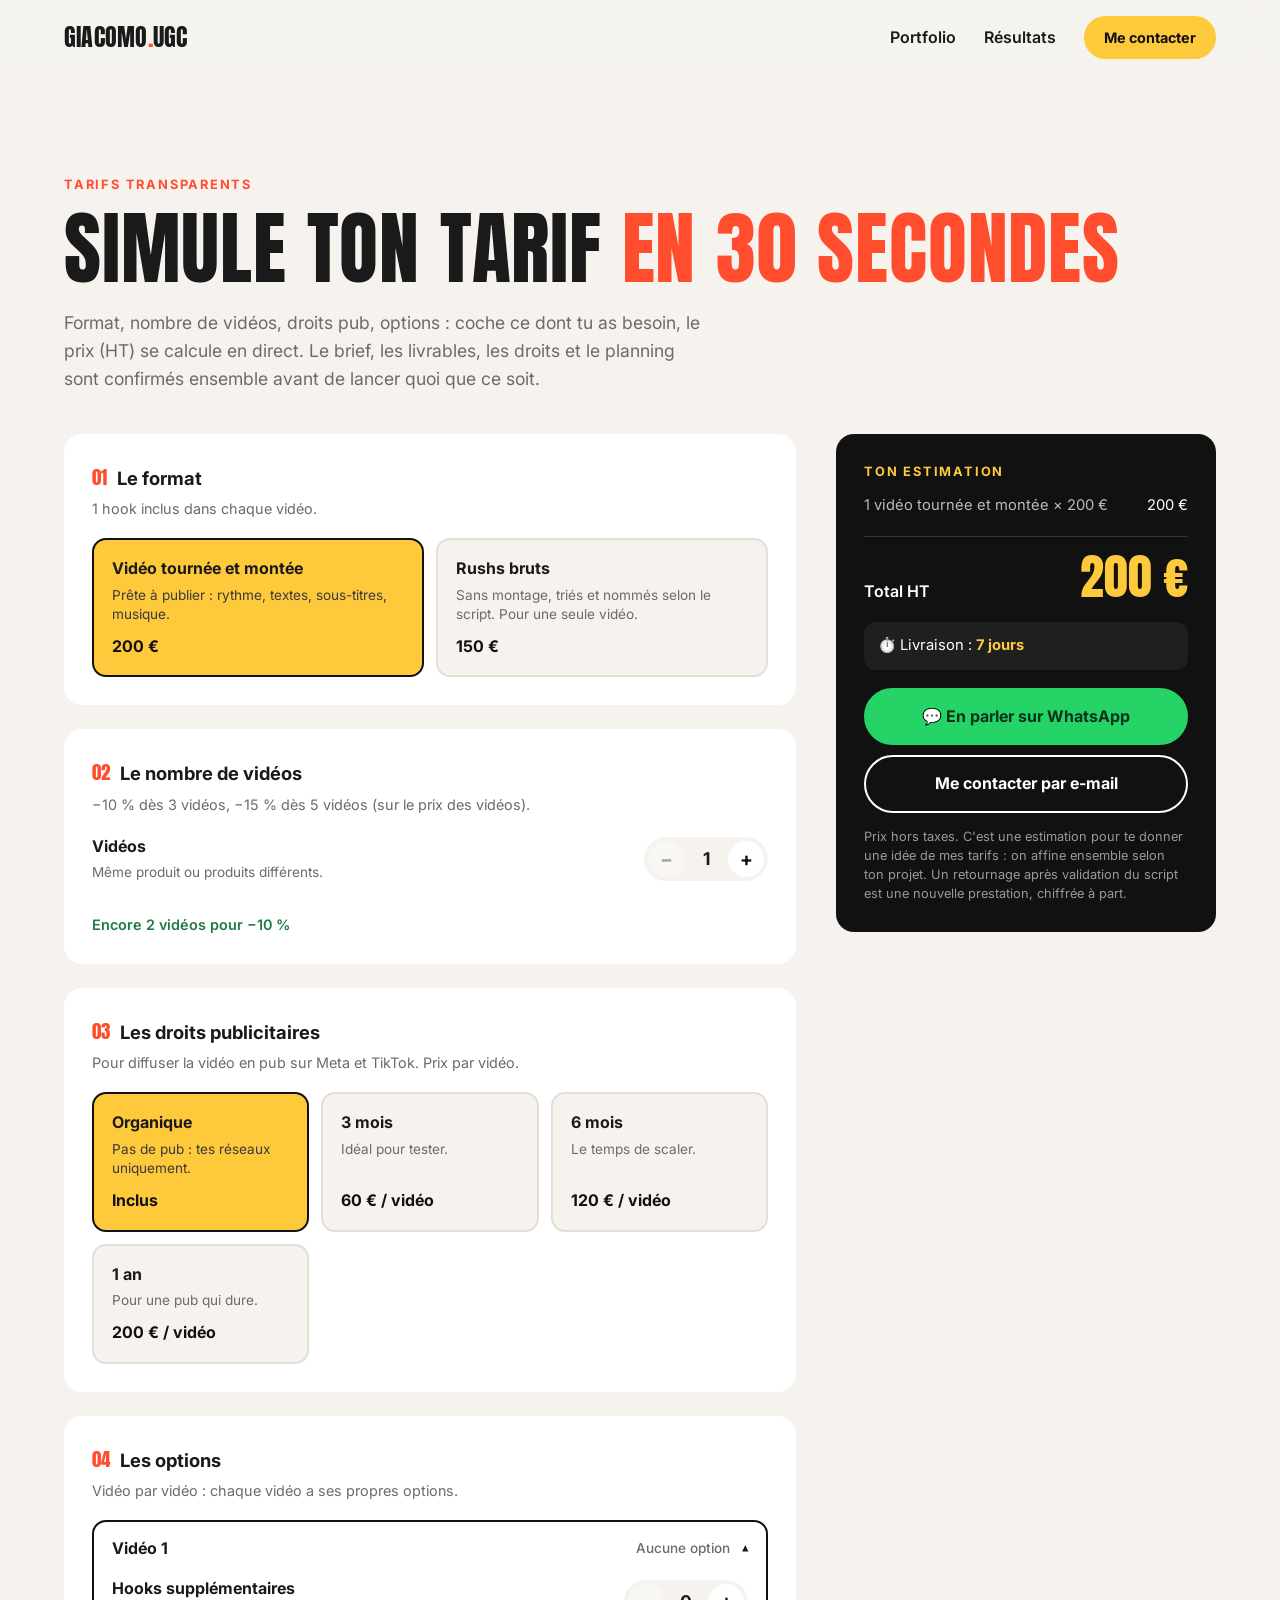
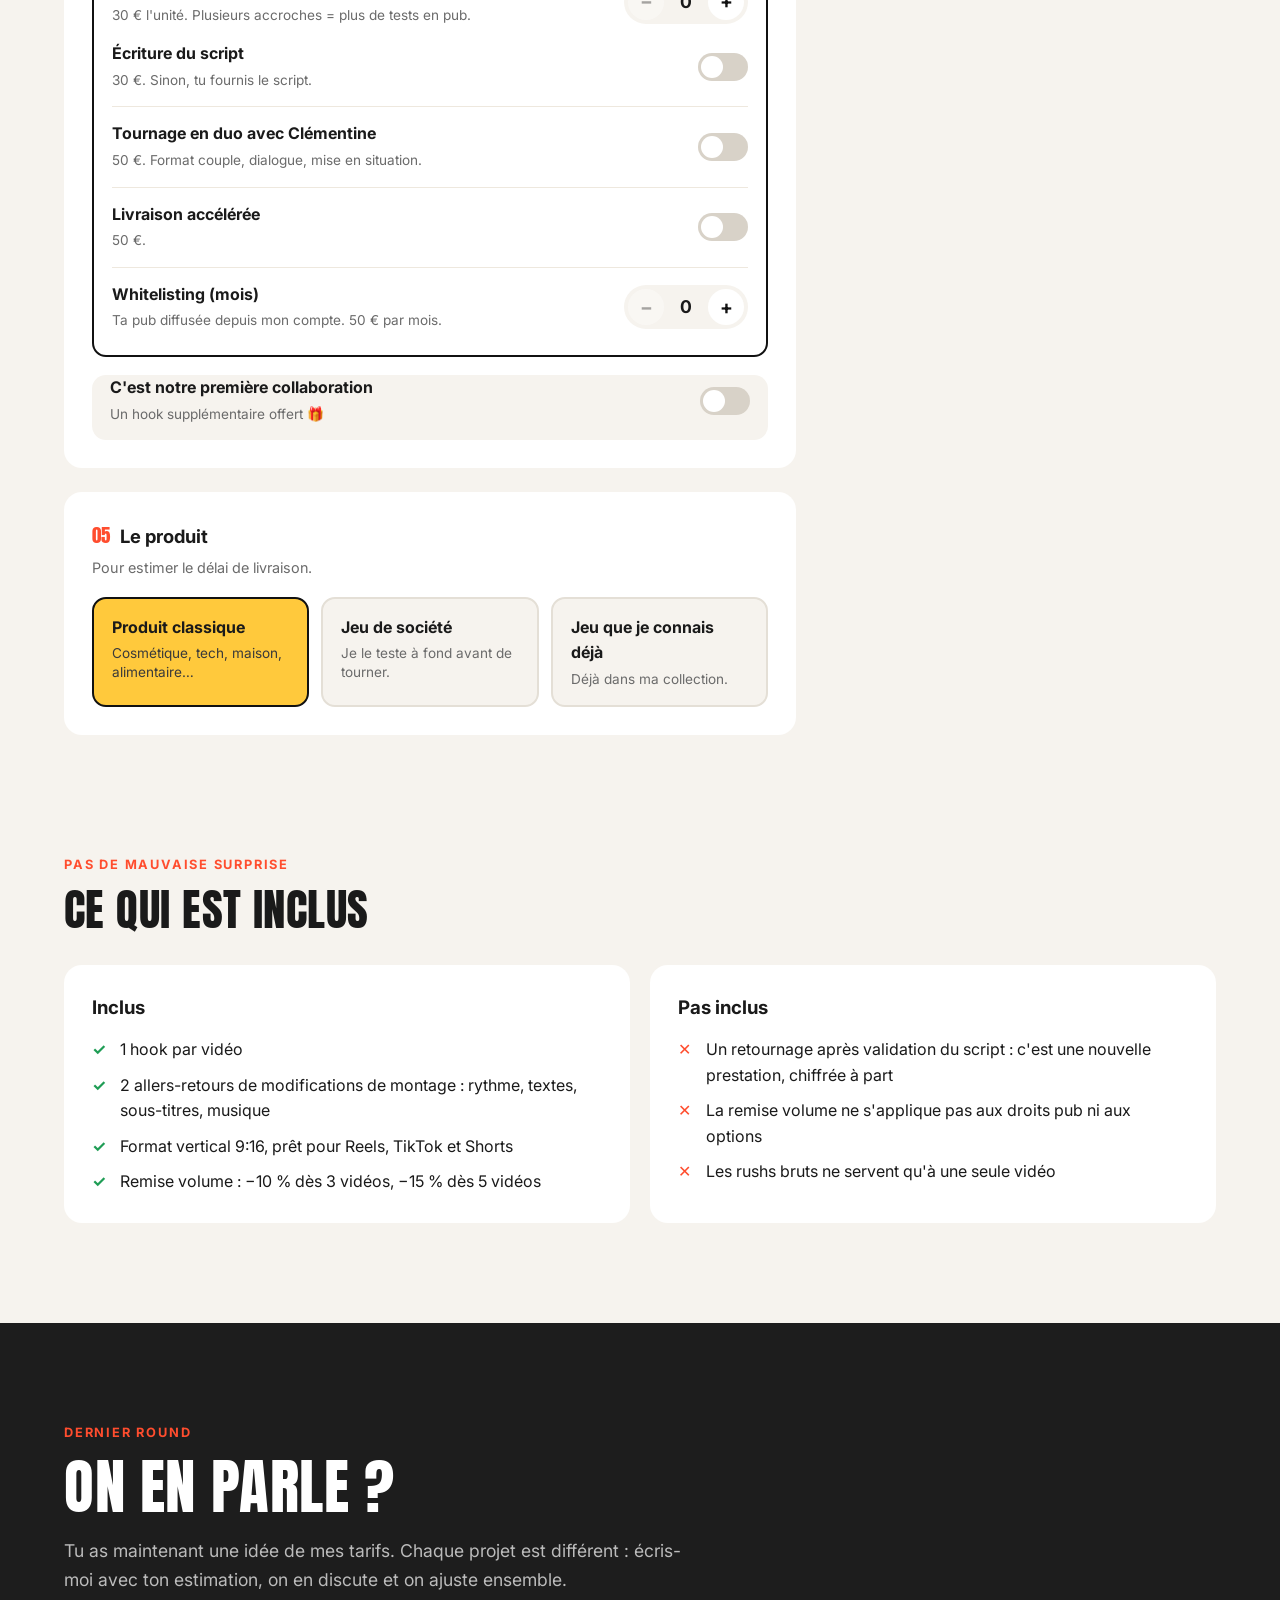
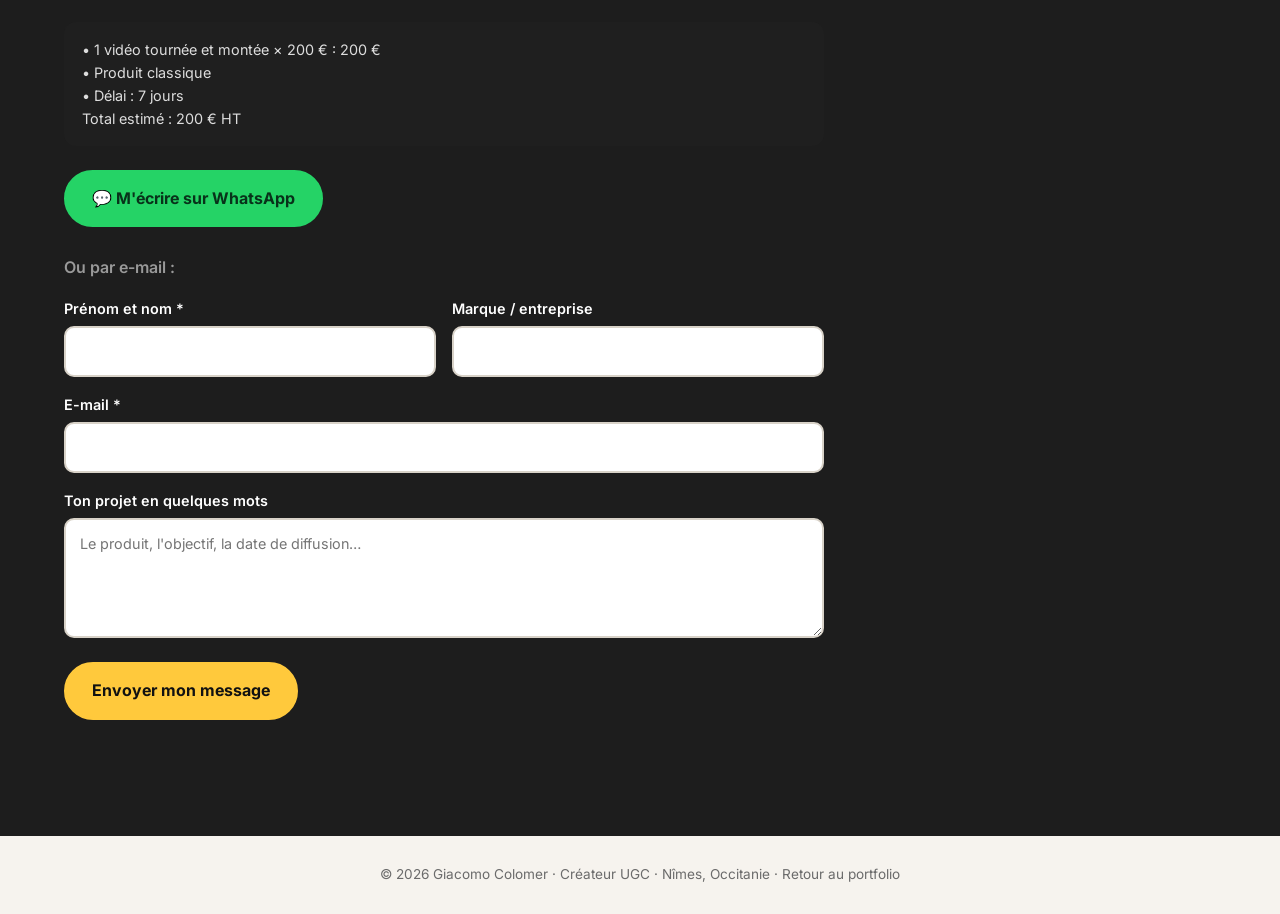
==== commit af2732ed: "Retrait de la page Offres (mise de côté pour l'instant) La page reste récupérable dans l'historique " ====
--- a/tarifs.html
+++ b/tarifs.html
@@ -66,9 +66,6 @@
     .compteur button:disabled { opacity: .35; cursor: default; }
     .compteur button:focus-visible { outline: 3px solid var(--rouge); outline-offset: 1px; }
     .compteur output { min-width: 36px; text-align: center; font-weight: 700; font-size: 1.1rem; }
-    .passerelle-offres { margin-top: 12px; padding: 12px 14px; border-radius: 12px; background: var(--jaune); font-size: .9rem; font-weight: 500; }
-    .passerelle-offres a { font-weight: 700; text-decoration: underline; }
-    .passerelle-offres[hidden] { display: none; }
     .remise-info { margin-top: 14px; font-size: .9rem; font-weight: 600; color: #1f7a44; min-height: 1.4em; }
 
     /* Interrupteurs */
@@ -172,7 +169,7 @@
     <a href="./" class="nav__logo">GIACOMO<span>.</span>UGC</a>
     <nav class="nav__links">
       <a href="./#portfolio">Portfolio</a>
-      <a href="offres">Offres</a>
+      <a href="./#resultats">Résultats</a>
       <a href="#devis" class="btn btn--small">Me contacter</a>
     </nav>
   </header>
@@ -208,7 +205,6 @@
             <span class="compteur" data-champ="videos" data-min="1" data-max="20"><button type="button" data-pas="-1" aria-label="Une vidéo de moins">−</button><output>1</output><button type="button" data-pas="1" aria-label="Une vidéo de plus">+</button></span>
           </div>
           <p class="remise-info" id="remise-info" aria-live="polite"></p>
-          <p class="passerelle-offres" id="passerelle-offres" hidden>🥊 Tu pars sur du volume ? Un parcours complet (égérie, bibliothèque créative, stratégie…) peut être plus rentable. <a href="offres">Trouver mon parcours →</a></p>
         </fieldset>
 
         <fieldset class="etape">
@@ -497,8 +493,6 @@
         : `${delais.normal} (${delais.express} pour ${express > 1 ? 'les vidéos' : 'la vidéo'} en livraison accélérée)`;
       document.getElementById('delai').innerHTML = `⏱️ Livraison : <b>${delai}</b>`;
 
-      document.getElementById('passerelle-offres').hidden = n < 5;
-
       // Message d'encouragement sur la remise
       const info = document.getElementById('remise-info');
       const prochaine = [...TARIFS.remises].reverse().find((r) => n < r.des);
